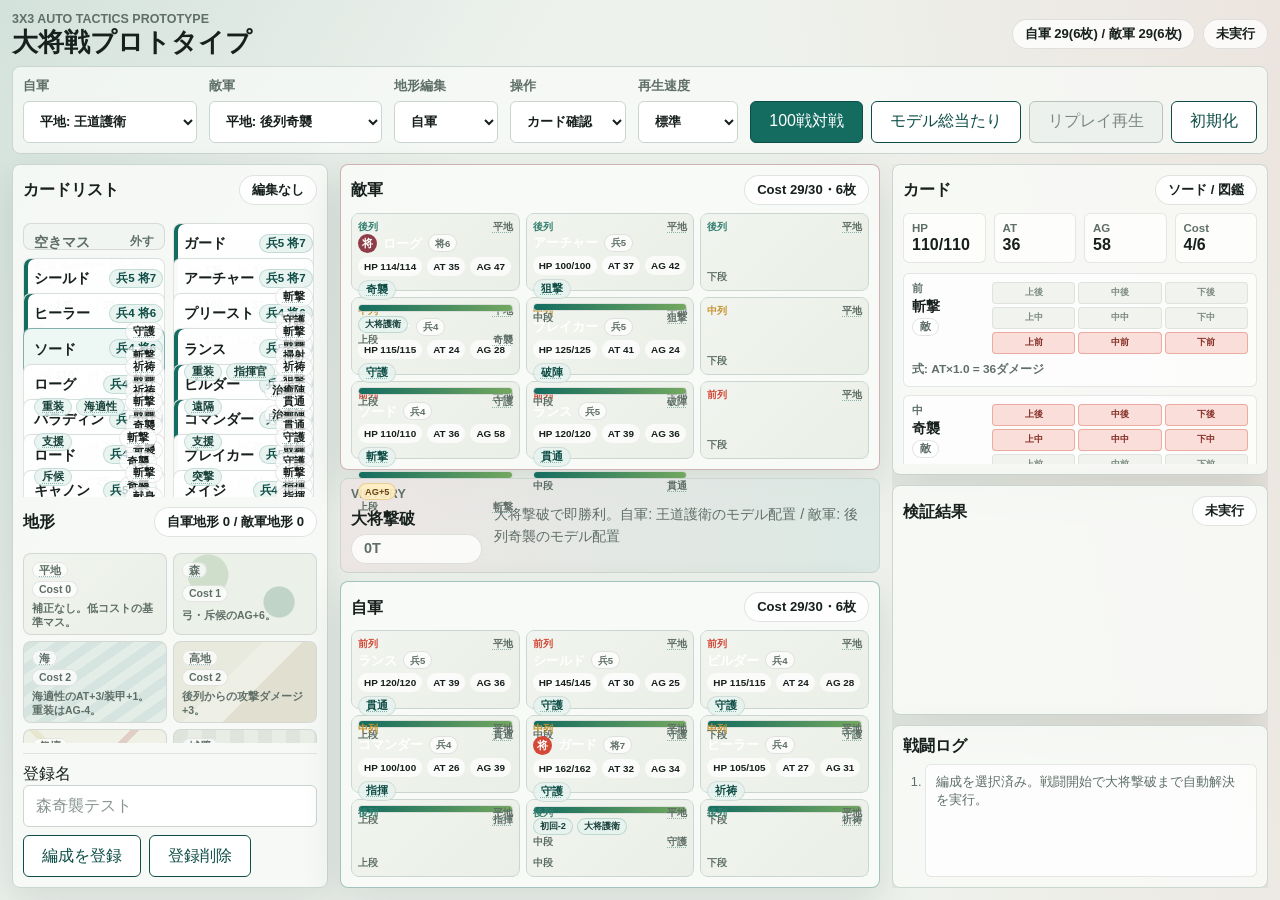
==== prototype/index.html @ 26d3c513 "Add game prototype and Pages deployment" ====
<!doctype html>
<html lang="ja">
  <head>
    <meta charset="UTF-8" />
    <meta name="viewport" content="width=device-width, initial-scale=1.0, viewport-fit=cover" />
    <meta name="theme-color" content="#146c60" />
    <meta name="apple-mobile-web-app-capable" content="yes" />
    <meta name="apple-mobile-web-app-title" content="大将戦" />
    <meta name="format-detection" content="telephone=no" />
    <title>大将戦プロトタイプ</title>
    <link rel="stylesheet" href="./styles.css" />
  </head>
  <body>
    <main class="app-shell">
      <header class="topbar">
        <div>
          <p class="eyebrow">3x3 auto tactics prototype</p>
          <h1>大将戦プロトタイプ</h1>
        </div>
        <div class="summary-strip" aria-live="polite">
          <span id="costSummary">Cost -</span>
          <span id="winnerSummary">未実行</span>
        </div>
      </header>

      <section class="control-band" aria-label="編成">
        <label>
          自軍
          <select id="playerPreset"></select>
        </label>
        <label>
          敵軍
          <select id="enemyPreset"></select>
        </label>
        <label>
          地形編集
          <select id="editSide">
            <option value="player">自軍</option>
            <option value="enemy">敵軍</option>
          </select>
        </label>
        <label>
          操作
          <select id="editMode">
            <option value="inspect">カード確認</option>
            <option value="card">カード配置</option>
            <option value="general">大将指定</option>
            <option value="terrain">地形変更</option>
          </select>
        </label>
        <label>
          再生速度
          <select id="replaySpeed">
            <option value="1">標準</option>
            <option value="0.5">ゆっくり</option>
          </select>
        </label>
        <div class="button-row">
          <button id="runBattle" type="button">100戦対戦</button>
          <button id="runRoundRobin" type="button" class="secondary">モデル総当たり</button>
          <button id="playReplay" type="button" class="secondary" disabled>リプレイ再生</button>
          <button id="resetBattle" type="button" class="secondary">初期化</button>
        </div>
      </section>

      <section class="workbench-grid" aria-label="編成と検証">
        <aside class="data-panel deck-tool" aria-labelledby="libraryTitle">
          <div class="panel-heading">
            <h2 id="libraryTitle">カードリスト</h2>
            <span id="editorMessage" class="cost-pill">編集なし</span>
          </div>
          <select id="cardPicker" class="visually-hidden" aria-label="選択カード"></select>
          <div id="cardLibrary" class="card-library"></div>
          <div class="terrain-block">
            <div class="panel-heading compact-heading">
              <h2 id="fieldTitle">地形</h2>
              <span id="terrainCost" class="cost-pill">-</span>
            </div>
            <div id="terrainPalette" class="terrain-palette"></div>
          </div>
          <div class="deck-register">
            <label>
              登録名
              <input id="deckName" type="text" maxlength="24" placeholder="森奇襲テスト" />
            </label>
            <div class="button-row">
              <button id="saveDeck" type="button" class="secondary">編成を登録</button>
              <button id="deleteDeck" type="button" class="secondary">登録削除</button>
            </div>
          </div>
        </aside>

        <section class="battle-layout">
          <section class="army-panel enemy-side" aria-labelledby="enemyTitle">
            <div class="panel-heading">
              <h2 id="enemyTitle">敵軍</h2>
              <span id="enemyCost" class="cost-pill">-</span>
            </div>
            <div id="enemyBoard" class="board enemy-board" aria-label="敵軍盤面"></div>
          </section>

          <section class="center-panel" aria-label="戦況">
            <div class="status-box">
              <p class="eyebrow">Victory</p>
              <strong>大将撃破</strong>
              <span id="turnCount" class="cost-pill">0T</span>
            </div>
            <div id="phaseSummary" class="phase-summary">編成確認中</div>
          </section>

          <section class="army-panel player-side" aria-labelledby="playerTitle">
            <div class="panel-heading">
              <h2 id="playerTitle">自軍</h2>
              <span id="playerCost" class="cost-pill">-</span>
            </div>
            <div id="playerBoard" class="board player-board" aria-label="自軍盤面"></div>
          </section>
        </section>

        <aside class="side-stack">
          <section class="data-panel card-panel" aria-labelledby="cardTitle">
            <div class="panel-heading">
              <h2 id="cardTitle">カード</h2>
              <span id="selectedCardName" class="cost-pill">選択なし</span>
            </div>
            <div id="cardDetail" class="card-detail"></div>
          </section>

          <section class="data-panel sim-panel" aria-labelledby="simTitle">
            <div class="panel-heading">
              <h2 id="simTitle">検証結果</h2>
              <span id="matchupBadge" class="cost-pill">未実行</span>
            </div>
            <div id="matchupSummary" class="matchup-summary"></div>
            <div id="roundRobinTable" class="round-robin"></div>
          </section>

          <section class="data-panel log-panel" aria-labelledby="logTitle">
            <div class="panel-heading">
              <h2 id="logTitle">戦闘ログ</h2>
            </div>
            <ol id="battleLog" class="battle-log"></ol>
          </section>
        </aside>
      </section>

      <section class="data-panel reference-panel hidden-reference" aria-labelledby="referenceTitle">
        <div class="panel-heading">
          <h2 id="referenceTitle">仕様一覧</h2>
          <span class="cost-pill">現行</span>
        </div>
        <div class="reference-grid">
          <section aria-labelledby="cardReferenceTitle">
            <h3 id="cardReferenceTitle">カード</h3>
            <div id="cardReference" class="reference-list"></div>
          </section>
          <section aria-labelledby="actionReferenceTitle">
            <h3 id="actionReferenceTitle">行動</h3>
            <div id="actionReference" class="reference-list"></div>
          </section>
          <section aria-labelledby="terrainReferenceTitle">
            <h3 id="terrainReferenceTitle">地形</h3>
            <div id="terrainReference" class="reference-list"></div>
          </section>
        </div>
      </section>
    </main>
    <script src="./app.js"></script>
  </body>
</html>
---- prototype/styles.css ----
:root {
  color-scheme: light;
  --ink: #17201d;
  --muted: #5f6f68;
  --panel: #f9fbf8;
  --line: #cad6cf;
  --field: #eef2eb;
  --front: #d34836;
  --mid: #c7922f;
  --rear: #347f70;
  --accent: #146c60;
  --accent-strong: #0d4d46;
  --enemy: #8e3d48;
  --shadow: 0 14px 40px rgba(20, 40, 34, 0.12);
  font-family: "Segoe UI", "Yu Gothic UI", "Meiryo", sans-serif;
}

* {
  box-sizing: border-box;
}

html {
  height: 100%;
}

body {
  min-width: 320px;
  margin: 0;
  color: var(--ink);
  background:
    linear-gradient(120deg, rgba(20, 108, 96, 0.12), transparent 32%),
    linear-gradient(260deg, rgba(211, 72, 54, 0.08), transparent 38%),
    #eef2ed;
  -webkit-tap-highlight-color: rgba(20, 108, 96, 0.18);
}

button,
select,
input {
  font: inherit;
  touch-action: manipulation;
}

button {
  min-height: 42px;
  border: 1px solid var(--accent-strong);
  border-radius: 6px;
  padding: 0 18px;
  color: #fff;
  background: var(--accent);
  cursor: pointer;
}

button:hover {
  background: var(--accent-strong);
}

button.secondary {
  color: var(--accent-strong);
  background: #fff;
}

button:disabled {
  border-color: #b8c3bd;
  color: #7a8881;
  background: #edf1ee;
  cursor: not-allowed;
}

select,
input {
  width: 100%;
  min-height: 42px;
  border: 1px solid var(--line);
  border-radius: 6px;
  padding: 0 12px;
  color: var(--ink);
  background: #fff;
}

input::placeholder {
  color: #89968f;
}

.app-shell {
  width: min(1480px, 100%);
  margin: 0 auto;
  padding: 24px;
}

.topbar {
  display: flex;
  align-items: end;
  justify-content: space-between;
  gap: 20px;
  margin-bottom: 18px;
}

.eyebrow {
  margin: 0 0 4px;
  color: var(--muted);
  font-size: 0.78rem;
  font-weight: 700;
  letter-spacing: 0;
  text-transform: uppercase;
}

h1,
h2,
p {
  margin: 0;
}

h1 {
  font-size: clamp(2rem, 5vw, 4.4rem);
  line-height: 0.95;
  letter-spacing: 0;
}

h2 {
  font-size: 1rem;
  line-height: 1.2;
}

.summary-strip {
  display: flex;
  flex-wrap: wrap;
  justify-content: end;
  gap: 8px;
}

.summary-strip span,
.cost-pill {
  display: inline-flex;
  align-items: center;
  min-height: 30px;
  border: 1px solid rgba(23, 32, 29, 0.12);
  border-radius: 999px;
  padding: 0 12px;
  color: var(--ink);
  background: rgba(255, 255, 255, 0.78);
  font-size: 0.82rem;
  font-weight: 700;
}

.control-band {
  display: grid;
  grid-template-columns: minmax(160px, 1fr) minmax(160px, 1fr) minmax(120px, 0.6fr) minmax(120px, 0.6fr) minmax(120px, 0.55fr) auto;
  gap: 12px;
  align-items: end;
  border-block: 1px solid var(--line);
  padding: 14px 0;
}

.control-band label,
.editor-band label {
  display: grid;
  gap: 6px;
  color: var(--muted);
  font-size: 0.82rem;
  font-weight: 700;
}

.editor-band {
  display: grid;
  grid-template-columns: minmax(180px, 0.8fr) minmax(190px, 0.9fr) auto minmax(220px, 1fr);
  gap: 12px;
  align-items: end;
  border-bottom: 1px solid var(--line);
  padding: 12px 0 14px;
}

.editor-message {
  align-self: center;
  color: var(--muted);
  font-size: 0.8rem;
  font-weight: 800;
  line-height: 1.4;
}

#editorMessage {
  max-width: 100%;
  white-space: normal;
}

.button-row {
  display: flex;
  flex-wrap: wrap;
  gap: 8px;
}

.battle-layout {
  display: grid;
  grid-template-columns: minmax(0, 1fr);
  gap: 10px;
  width: min(1040px, 100%);
  align-items: stretch;
  margin-inline: auto;
  margin-top: 18px;
}

.army-panel,
.data-panel,
.center-panel {
  border: 1px solid var(--line);
  border-radius: 8px;
  background: rgba(249, 251, 248, 0.88);
  box-shadow: var(--shadow);
}

.army-panel,
.data-panel {
  padding: 14px;
}

.enemy-side {
  border-color: rgba(142, 61, 72, 0.38);
}

.player-side {
  border-color: rgba(20, 108, 96, 0.38);
}

.center-panel {
  display: grid;
  grid-template-columns: minmax(210px, 0.8fr) minmax(0, 1fr);
  gap: 12px;
  align-items: center;
  min-height: 96px;
  padding: 14px;
  box-shadow: none;
  background:
    linear-gradient(90deg, rgba(142, 61, 72, 0.1), rgba(20, 108, 96, 0.12)),
    rgba(249, 251, 248, 0.9);
}

.panel-heading {
  display: flex;
  align-items: center;
  justify-content: space-between;
  gap: 10px;
  margin-bottom: 12px;
}

.board {
  position: relative;
  display: grid;
  grid-template-columns: repeat(3, minmax(118px, 1fr));
  grid-template-rows: repeat(3, minmax(96px, 1fr));
  gap: 8px;
}

.slot {
  position: relative;
  display: grid;
  grid-template-rows: auto 1fr auto;
  min-height: 96px;
  border: 1px solid var(--line);
  border-radius: 8px;
  padding: 8px;
  overflow: visible;
  background: var(--field);
  cursor: pointer;
}

.slot:hover {
  outline: 2px solid rgba(20, 108, 96, 0.28);
}

.slot::before {
  content: "";
  position: absolute;
  inset: 0;
  opacity: 0.28;
  pointer-events: none;
}

.slot::after {
  content: "";
  position: absolute;
  inset: 5px;
  z-index: 2;
  border: 2px solid transparent;
  border-radius: 6px;
  opacity: 0;
  pointer-events: none;
}

.terrain-plain::before {
  background: linear-gradient(135deg, #fbfcf9, #dde5dc);
}

.terrain-forest::before {
  background:
    radial-gradient(circle at 24% 26%, #6d9d5f 0 16%, transparent 17%),
    radial-gradient(circle at 74% 60%, #2f755a 0 13%, transparent 14%),
    #dfeadd;
}

.terrain-sea::before {
  background:
    repeating-linear-gradient(145deg, #88b9bd 0 9px, #c2dedb 9px 18px);
}

.terrain-highland::before {
  background:
    linear-gradient(135deg, #d8cfb4 0 40%, #ece5d3 40% 58%, #b8a679 58%);
}

.terrain-shrine::before {
  background:
    linear-gradient(45deg, transparent 0 38%, #d5bf72 38% 42%, transparent 42%),
    linear-gradient(-45deg, transparent 0 48%, #b85f52 48% 52%, transparent 52%),
    #f0e8d3;
}

.terrain-rampart::before {
  background:
    repeating-linear-gradient(90deg, #aeb8ac 0 14px, #d6ddd3 14px 28px);
}

.slot > * {
  position: relative;
  z-index: 1;
}

.slot.is-selected {
  z-index: 12;
  border-color: var(--accent);
  box-shadow:
    0 0 0 3px rgba(255, 255, 255, 0.82),
    0 0 0 5px rgba(20, 108, 96, 0.35);
}

.slot-meta {
  display: flex;
  justify-content: space-between;
  gap: 6px;
  color: var(--muted);
  font-size: 0.68rem;
  font-weight: 800;
}

.unit {
  align-self: center;
  display: grid;
  gap: 5px;
  transform-origin: center;
}

.card-popover {
  position: absolute;
  left: 50%;
  bottom: calc(100% + 10px);
  z-index: 20;
  display: grid;
  gap: 9px;
  width: min(360px, 86vw);
  max-height: min(620px, 76vh);
  overflow: auto;
  transform: translateX(-50%);
  border: 1px solid rgba(23, 32, 29, 0.18);
  border-radius: 8px;
  padding: 12px;
  color: var(--ink);
  background: rgba(255, 255, 255, 0.97);
  box-shadow: 0 18px 48px rgba(20, 40, 34, 0.22);
  text-align: left;
}

.enemy-board .card-popover {
  top: calc(100% + 10px);
  bottom: auto;
}

.popover-head {
  display: grid;
  gap: 2px;
}

.popover-head strong {
  font-size: 1rem;
}

.popover-head span,
.popover-note span,
.visual-action p {
  color: var(--muted);
  font-size: 0.74rem;
  line-height: 1.35;
}

.popover-actions {
  display: grid;
  gap: 7px;
}

.popover-note {
  display: grid;
  grid-template-columns: 42px 1fr;
  gap: 8px;
  border-top: 1px solid rgba(23, 32, 29, 0.08);
  padding-top: 8px;
}

.popover-note b {
  font-size: 0.76rem;
}

.unit-name {
  display: flex;
  align-items: center;
  gap: 6px;
  flex-wrap: wrap;
  font-weight: 800;
  line-height: 1.15;
}

.general-mark {
  display: inline-flex;
  align-items: center;
  justify-content: center;
  width: 22px;
  height: 22px;
  flex: 0 0 auto;
  border-radius: 50%;
  color: #fff;
  background: var(--front);
  font-size: 0.76rem;
}

.enemy-board .general-mark {
  background: var(--enemy);
}

.unit-cost {
  display: inline-flex;
  align-items: center;
  min-height: 20px;
  border: 1px solid rgba(23, 32, 29, 0.12);
  border-radius: 999px;
  padding: 0 6px;
  color: var(--muted);
  background: rgba(255, 255, 255, 0.74);
  font-size: 0.66rem;
  font-weight: 900;
}

.stat-line,
.action-line {
  display: flex;
  flex-wrap: wrap;
  gap: 5px;
}

.chip {
  display: inline-flex;
  align-items: center;
  min-height: 23px;
  border-radius: 999px;
  padding: 0 8px;
  color: #17201d;
  background: rgba(255, 255, 255, 0.75);
  font-size: 0.72rem;
  font-weight: 800;
}

.hpbar {
  height: 8px;
  border: 1px solid rgba(23, 32, 29, 0.12);
  border-radius: 999px;
  overflow: hidden;
  background: rgba(255, 255, 255, 0.56);
}

.hpbar span {
  display: block;
  height: 100%;
  background: linear-gradient(90deg, var(--accent), #73a85f);
}

.ko .unit {
  opacity: 0.45;
}

.is-acting .unit {
  animation: acting-pulse 360ms ease;
}

.is-acting,
.is-attack-source {
  border-color: var(--effect-color);
  border-width: 2px;
  outline: 3px solid color-mix(in srgb, var(--effect-color) 46%, transparent);
  box-shadow:
    0 0 0 4px rgba(255, 255, 255, 0.72),
    0 0 24px color-mix(in srgb, var(--effect-color) 44%, transparent);
}

.is-acting::after,
.is-attack-source::after {
  border-color: var(--effect-color);
  background:
    linear-gradient(180deg, color-mix(in srgb, var(--effect-color) 30%, transparent), transparent 42%),
    color-mix(in srgb, var(--effect-color) 10%, transparent);
  opacity: 1;
  animation: source-frame-hold 2s ease both;
}

.is-target .unit {
  animation: damage-shake 360ms ease;
}

.is-healed .unit {
  animation: heal-glow 440ms ease;
}

.is-buffed .unit {
  animation: buff-glow 520ms ease;
}

.is-moving .unit {
  animation: move-pop 420ms ease;
}

.is-ko {
  outline: 2px solid rgba(211, 72, 54, 0.62);
}

.is-ko .unit {
  animation: ko-drop 520ms ease both;
}

.is-attack-source .unit {
  animation: attack-source-hold 2s ease both;
}

.is-range-cell::after {
  border-color: var(--effect-color);
  background: color-mix(in srgb, var(--effect-color) 18%, transparent);
  animation: range-show 0.8s ease 0.2s both;
}

.is-attack-target {
  animation: target-flash 0.36s ease 1.1s both;
}

.is-attack-target .unit {
  animation: damage-shake 0.36s ease 1.1s both;
}

.effect-float {
  position: absolute;
  left: 50%;
  top: 46%;
  z-index: 5;
  min-width: 44px;
  transform: translate(-50%, -50%);
  border: 2px solid var(--effect-color);
  border-radius: 999px;
  padding: 3px 9px;
  color: #fff;
  background: var(--effect-color);
  font-size: 1.04rem;
  font-weight: 900;
  line-height: 1;
  opacity: 0;
  text-align: center;
  text-shadow: 0 1px 0 rgba(0, 0, 0, 0.2);
  animation: damage-float 0.8s ease 1.2s both;
}

.heal-float {
  --effect-color: #2f8f57;
  animation: heal-float 0.8s ease 0.1s both;
}

.buff-float {
  --effect-color: #b98524;
  animation: heal-float 0.8s ease 0.1s both;
}

.effect-float span {
  display: block;
  white-space: nowrap;
}

.status-line {
  display: flex;
  flex-wrap: wrap;
  gap: 4px;
}

.status-chip {
  display: inline-flex;
  align-items: center;
  min-height: 19px;
  border: 1px solid rgba(52, 127, 112, 0.24);
  border-radius: 999px;
  padding: 0 6px;
  color: #174039;
  background: rgba(230, 243, 239, 0.82);
  font-size: 0.66rem;
  font-weight: 900;
}

.buff-chip {
  border-color: rgba(185, 133, 36, 0.3);
  color: #6c4614;
  background: rgba(255, 239, 194, 0.9);
}

.debuff-chip {
  border-color: rgba(142, 61, 72, 0.28);
  color: #7c2f3d;
  background: rgba(249, 224, 228, 0.9);
}

.guard-chip {
  border-color: rgba(52, 127, 112, 0.24);
  color: #174039;
  background: rgba(230, 243, 239, 0.82);
}

.front-label {
  color: var(--front);
}

.mid-label {
  color: var(--mid);
}

.rear-label {
  color: var(--rear);
}

.status-box {
  display: grid;
  gap: 8px;
}

.status-box strong {
  font-size: 1.18rem;
}

.status-box span,
.phase-summary {
  color: var(--muted);
  font-size: 0.9rem;
  line-height: 1.5;
}

.phase-summary {
  border-top: 1px solid var(--line);
  padding-top: 12px;
}

.lower-grid {
  display: grid;
  grid-template-columns: minmax(260px, 0.85fr) minmax(250px, 0.8fr) minmax(330px, 1.05fr) minmax(360px, 1.2fr);
  gap: 16px;
  margin-top: 16px;
}

.card-detail {
  display: grid;
  gap: 10px;
  min-height: 180px;
}

.detail-grid {
  display: grid;
  grid-template-columns: repeat(4, minmax(0, 1fr));
  gap: 8px;
}

.detail-cell {
  border: 1px solid rgba(23, 32, 29, 0.1);
  border-radius: 6px;
  padding: 8px;
  background: rgba(255, 255, 255, 0.68);
}

.detail-cell span {
  display: block;
  color: var(--muted);
  font-size: 0.72rem;
  font-weight: 800;
}

.detail-cell strong {
  display: block;
  margin-top: 2px;
  font-size: 1rem;
}

.detail-actions {
  display: flex;
  gap: 8px;
}

.detail-actions button {
  min-height: 34px;
  padding-inline: 12px;
  font-size: 0.8rem;
  font-weight: 800;
}

.action-list,
.terrain-palette,
.battle-log {
  display: grid;
  gap: 8px;
}

.action-item,
.terrain-item,
.battle-log li {
  border: 1px solid rgba(23, 32, 29, 0.1);
  border-radius: 6px;
  padding: 8px 10px;
  background: rgba(255, 255, 255, 0.66);
}

.action-item {
  display: grid;
  grid-template-columns: 42px 1fr;
  gap: 8px;
}

.action-item div {
  display: grid;
  gap: 3px;
}

.action-item b {
  font-size: 0.88rem;
}

.visual-action {
  display: grid;
  grid-template-columns: 72px 1fr;
  gap: 8px;
  align-items: start;
  border: 1px solid rgba(23, 32, 29, 0.1);
  border-radius: 6px;
  padding: 8px;
  background: rgba(255, 255, 255, 0.66);
}

.card-popover .visual-action {
  grid-template-columns: 76px 1fr;
  padding: 7px;
}

.visual-action-head {
  display: grid;
  gap: 2px;
}

.visual-action-head span {
  color: var(--muted);
  font-size: 0.68rem;
  font-weight: 900;
}

.visual-action-head strong {
  font-size: 0.86rem;
}

.visual-action-head em {
  width: fit-content;
  border: 1px solid rgba(23, 32, 29, 0.12);
  border-radius: 999px;
  padding: 1px 7px;
  color: var(--muted);
  font-size: 0.66rem;
  font-style: normal;
  font-weight: 900;
  background: rgba(255, 255, 255, 0.78);
}

.target-board {
  display: grid;
  grid-template-columns: repeat(3, 1fr);
  gap: 3px;
  min-width: 0;
}

.target-board span {
  display: grid;
  place-items: center;
  min-height: 22px;
  border: 1px solid rgba(23, 32, 29, 0.08);
  border-radius: 4px;
  color: #7b8982;
  background: rgba(238, 242, 235, 0.82);
  font-size: 0.58rem;
  font-weight: 900;
  line-height: 1;
}

.target-board .mark.enemy {
  border-color: rgba(211, 72, 54, 0.34);
  color: #842d24;
  background: rgba(249, 221, 216, 0.96);
}

.target-board .mark.ally {
  border-color: rgba(20, 108, 96, 0.34);
  color: #174039;
  background: rgba(220, 239, 233, 0.96);
}

.target-board .mark.neutral {
  border-color: rgba(95, 111, 104, 0.24);
  color: var(--muted);
  background: rgba(235, 239, 236, 0.96);
}

.visual-action p {
  grid-column: 1 / -1;
  margin: 0;
  font-weight: 800;
}

.formula-line {
  color: var(--ink) !important;
  font-weight: 800;
}

.terrain-item {
  display: grid;
  gap: 3px;
}

.terrain-item strong,
.action-item strong {
  font-size: 0.86rem;
}

.terrain-item span,
.action-item span,
.battle-log li {
  color: var(--muted);
  font-size: 0.8rem;
  line-height: 1.4;
}

.battle-log {
  max-height: 318px;
  margin: 0;
  padding-left: 22px;
  overflow: auto;
}

.battle-log li.turn-break {
  color: var(--ink);
  background: #eef5f2;
  font-weight: 800;
}

.battle-log li.log-active {
  border-color: rgba(20, 108, 96, 0.48);
  color: var(--ink);
  background: #e7f2ee;
}

.log-panel {
  min-height: 390px;
}

.sim-panel {
  min-height: 390px;
}

.matchup-summary {
  display: grid;
  gap: 10px;
  margin-bottom: 12px;
}

.result-grid {
  display: grid;
  grid-template-columns: repeat(4, minmax(0, 1fr));
  gap: 8px;
}

.result-cell {
  border: 1px solid rgba(23, 32, 29, 0.1);
  border-radius: 6px;
  padding: 9px;
  background: rgba(255, 255, 255, 0.68);
}

.result-cell span {
  display: block;
  color: var(--muted);
  font-size: 0.7rem;
  font-weight: 800;
}

.result-cell strong {
  display: block;
  margin-top: 3px;
  font-size: 1.05rem;
}

.round-robin {
  max-height: 318px;
  overflow: auto;
}

.round-robin table {
  width: 100%;
  border-collapse: collapse;
  font-size: 0.78rem;
}

.round-robin th,
.round-robin td {
  border: 1px solid rgba(23, 32, 29, 0.12);
  padding: 7px;
  text-align: center;
  vertical-align: middle;
  background: rgba(255, 255, 255, 0.58);
}

.round-robin th {
  position: sticky;
  top: 0;
  z-index: 1;
  color: var(--muted);
  background: #f2f6f2;
}

.round-robin th:first-child {
  left: 0;
  z-index: 2;
}

.round-robin tbody th {
  left: 0;
  text-align: left;
}

.match-cell {
  display: grid;
  gap: 2px;
}

.match-cell strong {
  font-size: 0.9rem;
}

.match-cell span {
  color: var(--muted);
  font-size: 0.68rem;
}

.cell-win {
  background: rgba(20, 108, 96, 0.13) !important;
}

.cell-loss {
  background: rgba(142, 61, 72, 0.12) !important;
}

.cell-even {
  background: rgba(199, 146, 47, 0.13) !important;
}

.reference-panel {
  width: min(1040px, 100%);
  margin: 16px auto 0;
}

.reference-grid {
  display: grid;
  grid-template-columns: minmax(330px, 1.2fr) minmax(280px, 1fr) minmax(260px, 0.85fr);
  gap: 14px;
}

.reference-grid h3 {
  margin: 0 0 8px;
  color: var(--muted);
  font-size: 0.86rem;
}

.reference-list {
  display: grid;
  gap: 8px;
  max-height: 520px;
  overflow: auto;
}

.reference-item {
  display: grid;
  gap: 6px;
  border: 1px solid rgba(23, 32, 29, 0.1);
  border-radius: 6px;
  padding: 9px 10px;
  background: rgba(255, 255, 255, 0.66);
}

.reference-title {
  display: grid;
  gap: 2px;
}

.reference-title strong {
  font-size: 0.9rem;
}

.reference-title span,
.reference-item p {
  margin: 0;
  color: var(--muted);
  font-size: 0.78rem;
  line-height: 1.42;
}

.reference-item b {
  margin-right: 0.45em;
  color: var(--ink);
}

.tag-line {
  display: flex;
  flex-wrap: wrap;
  gap: 4px;
}

.tag-line span {
  border: 1px solid rgba(20, 108, 96, 0.18);
  border-radius: 999px;
  padding: 1px 7px;
  color: #174039;
  background: rgba(230, 243, 239, 0.82);
  font-size: 0.68rem;
  font-weight: 800;
}

html,
body {
  height: 100%;
}

body {
  overflow: hidden;
}

.app-shell {
  display: flex;
  flex-direction: column;
  gap: 10px;
  width: min(1800px, 100%);
  height: 100vh;
  padding: 12px;
  overflow: hidden;
}

.topbar {
  align-items: center;
  margin-bottom: 0;
}

h1 {
  font-size: clamp(1.35rem, 2vw, 2.25rem);
  line-height: 1;
}

.control-band {
  flex: 0 0 auto;
  grid-template-columns: minmax(142px, 1fr) minmax(142px, 1fr) minmax(104px, 0.52fr) minmax(116px, 0.58fr) minmax(100px, 0.5fr) auto;
  border: 1px solid var(--line);
  border-radius: 8px;
  padding: 10px;
  background: rgba(249, 251, 248, 0.74);
}

.workbench-grid {
  display: grid;
  grid-template-columns: minmax(270px, 330px) minmax(540px, 1fr) minmax(330px, 400px);
  gap: 12px;
  min-height: 0;
  flex: 1 1 auto;
}

.deck-tool,
.side-stack,
.battle-layout {
  min-height: 0;
}

.deck-tool {
  display: grid;
  grid-template-rows: auto minmax(0, 1fr) auto auto;
  gap: 10px;
  overflow: hidden;
}

.card-library {
  display: grid;
  grid-template-columns: repeat(auto-fill, minmax(132px, 1fr));
  align-content: start;
  gap: 8px;
  min-height: 0;
  overflow: auto;
  padding-right: 3px;
}

.library-card {
  display: grid;
  grid-template-rows: auto auto 1fr auto;
  gap: 8px;
  min-height: 0;
  aspect-ratio: 1 / 1.18;
  border-color: rgba(23, 32, 29, 0.12);
  border-radius: 8px;
  padding: 10px;
  color: var(--ink);
  background:
    linear-gradient(180deg, rgba(255, 255, 255, 0.9), rgba(242, 247, 244, 0.86)),
    rgba(255, 255, 255, 0.78);
  text-align: left;
}

.library-card:hover,
.library-card.selected {
  border-color: rgba(20, 108, 96, 0.5);
  background: #edf7f3;
}

.library-card.in-deck {
  box-shadow: inset 4px 0 0 var(--accent);
}

.library-empty {
  aspect-ratio: auto;
  color: var(--muted);
  background: rgba(241, 244, 241, 0.82);
}

.library-card-head,
.library-stats,
.library-actions,
.library-stat-grid,
.library-action-grid {
  display: flex;
  flex-wrap: wrap;
  align-items: center;
  justify-content: space-between;
  gap: 5px;
}

.library-card-head strong {
  min-width: 0;
  font-size: 0.9rem;
  line-height: 1.15;
}

.library-card-head span,
.library-card p {
  margin: 0;
  color: var(--muted);
  font-size: 0.72rem;
  font-weight: 800;
}

.library-cost {
  border: 1px solid rgba(20, 108, 96, 0.18);
  border-radius: 999px;
  padding: 1px 6px;
  color: var(--accent-strong) !important;
  background: rgba(230, 243, 239, 0.88);
  white-space: nowrap;
}

.library-stat-grid {
  display: grid;
  grid-template-columns: repeat(3, 1fr);
  gap: 4px;
}

.library-action-grid {
  display: grid;
  grid-template-columns: 1fr;
  gap: 4px;
}

.library-action-grid > span {
  display: flex;
  align-items: center;
  justify-content: space-between;
  gap: 5px;
  min-width: 0;
}

.library-stat-grid b,
.library-action-grid b {
  margin-right: 3px;
  color: var(--muted);
  font-size: 0.6rem;
}

.library-stats span,
.library-actions .term,
.library-stat-grid span,
.library-action-grid .term,
.unit-action-line .term {
  border: 1px solid rgba(23, 32, 29, 0.1);
  border-radius: 999px;
  padding: 2px 7px;
  background: rgba(255, 255, 255, 0.72);
  font-size: 0.68rem;
  font-weight: 900;
}

.library-action-grid .term {
  max-width: 88px;
  overflow: hidden;
  text-overflow: ellipsis;
  white-space: nowrap;
}

.library-stat-grid span {
  justify-content: center;
  padding-inline: 4px;
}

.library-card .tag-line {
  max-height: 22px;
  overflow: hidden;
}

.unit-action-line {
  display: flex;
  flex-wrap: wrap;
  gap: 4px;
}

.unit-action-line .term {
  color: var(--accent-strong);
  background: rgba(230, 243, 239, 0.86);
}

.terrain-block {
  display: grid;
  gap: 8px;
  min-height: 0;
}

.compact-heading {
  margin-bottom: 0;
}

.deck-register {
  display: grid;
  gap: 8px;
  border-top: 1px solid rgba(23, 32, 29, 0.1);
  padding-top: 10px;
}

.visually-hidden {
  position: absolute !important;
  width: 1px !important;
  height: 1px !important;
  overflow: hidden !important;
  clip: rect(0 0 0 0) !important;
  white-space: nowrap !important;
}

.battle-layout {
  width: 100%;
  height: 100%;
  margin: 0;
  grid-template-rows: minmax(0, 1fr) auto minmax(0, 1fr);
  gap: 8px;
}

.army-panel {
  display: grid;
  grid-template-rows: auto minmax(0, 1fr);
  min-height: 0;
}

.army-panel,
.data-panel {
  padding: 10px;
}

.panel-heading {
  margin-bottom: 8px;
}

.board {
  grid-template-columns: repeat(3, minmax(92px, 1fr));
  grid-template-rows: repeat(3, minmax(70px, 1fr));
  gap: 6px;
  min-height: 0;
  height: 100%;
}

.slot {
  min-height: 0;
  padding: 6px;
}

.slot.is-drop-target {
  outline: 3px solid rgba(20, 108, 96, 0.46);
  background: #e4f2ed;
}

.slot-meta {
  font-size: 0.62rem;
}

.unit {
  gap: 4px;
}

.unit-name {
  font-size: 0.82rem;
}

.general-mark {
  width: 19px;
  height: 19px;
  font-size: 0.68rem;
}

.unit-cost {
  min-height: 18px;
  font-size: 0.6rem;
}

.chip {
  min-height: 19px;
  padding: 0 6px;
  font-size: 0.62rem;
}

.status-chip {
  min-height: 17px;
  font-size: 0.58rem;
}

.center-panel {
  grid-template-columns: minmax(118px, 0.35fr) minmax(0, 1fr);
  min-height: 0;
  padding: 8px 10px;
}

.status-box {
  gap: 4px;
}

.status-box strong {
  font-size: 1rem;
}

.phase-summary {
  border-top: 0;
  padding-top: 0;
}

.side-stack {
  display: grid;
  grid-template-rows: minmax(260px, 1.15fr) minmax(180px, 0.85fr) minmax(150px, 0.6fr);
  gap: 10px;
  min-height: 0;
  overflow: hidden;
}

.side-stack .data-panel {
  display: grid;
  grid-template-rows: auto minmax(0, 1fr);
  min-height: 0;
  overflow: hidden;
}

.card-detail,
.matchup-summary,
.round-robin,
.battle-log,
.terrain-palette {
  min-height: 0;
  overflow: auto;
}

.terrain-palette {
  display: grid;
  grid-template-columns: repeat(auto-fill, minmax(116px, 1fr));
  gap: 6px;
  max-height: 190px;
}

.terrain-card {
  position: relative;
  display: grid;
  gap: 4px;
  min-height: 82px;
  border: 1px solid rgba(23, 32, 29, 0.12);
  border-radius: 8px;
  padding: 8px;
  overflow: hidden;
  color: var(--ink);
  background: var(--field);
  text-align: left;
}

.terrain-card::before {
  content: "";
  position: absolute;
  inset: 0;
  z-index: 0;
  opacity: 0.24;
}

.terrain-card > * {
  position: relative;
  z-index: 1;
}

.terrain-card strong {
  font-size: 0.8rem;
}

.terrain-card span,
.terrain-card p {
  margin: 0;
  color: var(--muted);
  font-size: 0.66rem;
  font-weight: 800;
  line-height: 1.25;
}

.terrain-card span {
  width: fit-content;
  border: 1px solid rgba(23, 32, 29, 0.1);
  border-radius: 999px;
  padding: 1px 6px;
  background: rgba(255, 255, 255, 0.74);
}

.terrain-card:hover {
  border-color: rgba(20, 108, 96, 0.5);
  color: var(--ink);
  background: #edf7f3;
}

.battle-log {
  max-height: none;
}

.log-panel,
.sim-panel {
  min-height: 0;
}

.hidden-reference {
  display: none;
}

.term {
  position: relative;
  cursor: help;
  text-decoration: underline dotted rgba(20, 108, 96, 0.45);
  text-underline-offset: 2px;
}

.term:hover::after,
.term:focus-visible::after {
  content: attr(data-tooltip);
  position: absolute;
  left: 50%;
  bottom: calc(100% + 7px);
  z-index: 60;
  width: max-content;
  max-width: 260px;
  transform: translateX(-50%);
  border: 1px solid rgba(23, 32, 29, 0.16);
  border-radius: 6px;
  padding: 7px 8px;
  color: var(--ink);
  background: rgba(255, 255, 255, 0.98);
  box-shadow: 0 10px 28px rgba(20, 40, 34, 0.18);
  font-size: 0.72rem;
  font-weight: 800;
  line-height: 1.35;
  white-space: normal;
  pointer-events: none;
}

@keyframes acting-pulse {
  0% {
    transform: scale(1);
    filter: brightness(1);
  }
  50% {
    transform: scale(1.055);
    filter: brightness(1.12);
  }
  100% {
    transform: scale(1);
    filter: brightness(1);
  }
}

@keyframes attack-source-hold {
  0%,
  100% {
    transform: scale(1);
    filter: brightness(1);
  }
  12%,
  84% {
    transform: scale(1.055);
    filter: brightness(1.14);
  }
}

@keyframes source-frame-hold {
  0%,
  100% {
    opacity: 0;
    transform: scale(0.99);
  }
  10%,
  86% {
    opacity: 1;
    transform: scale(1);
  }
}

@keyframes range-show {
  0% {
    opacity: 0;
    transform: scale(0.96);
  }
  18%,
  84% {
    opacity: 1;
    transform: scale(1);
  }
  100% {
    opacity: 0;
    transform: scale(1.02);
  }
}

@keyframes target-flash {
  0%,
  100% {
    background-color: var(--field);
  }
  45% {
    background-color: color-mix(in srgb, var(--effect-color) 35%, white);
  }
}

@keyframes damage-shake {
  0%,
  100% {
    transform: translateX(0);
  }
  25% {
    transform: translateX(-5px);
  }
  50% {
    transform: translateX(5px);
  }
  75% {
    transform: translateX(-3px);
  }
}

@keyframes heal-glow {
  0% {
    box-shadow: inset 0 0 0 rgba(115, 168, 95, 0);
  }
  50% {
    box-shadow: inset 0 0 0 999px rgba(115, 168, 95, 0.18);
  }
  100% {
    box-shadow: inset 0 0 0 rgba(115, 168, 95, 0);
  }
}

@keyframes buff-glow {
  0% {
    box-shadow: inset 0 0 0 rgba(185, 133, 36, 0);
  }
  50% {
    box-shadow: inset 0 0 0 999px rgba(185, 133, 36, 0.2);
  }
  100% {
    box-shadow: inset 0 0 0 rgba(185, 133, 36, 0);
  }
}

@keyframes move-pop {
  0% {
    transform: translateY(10px) scale(0.98);
  }
  60% {
    transform: translateY(-4px) scale(1.03);
  }
  100% {
    transform: translateY(0) scale(1);
  }
}

@keyframes ko-drop {
  0% {
    transform: scale(1);
  }
  100% {
    transform: scale(0.96);
    opacity: 0.45;
  }
}

@keyframes damage-float {
  0% {
    opacity: 0;
    transform: translate(-50%, -30%) scale(0.9);
  }
  18%,
  76% {
    opacity: 1;
    transform: translate(-50%, -55%) scale(1);
  }
  100% {
    opacity: 0;
    transform: translate(-50%, -85%) scale(1.04);
  }
}

@keyframes heal-float {
  0% {
    opacity: 0;
    transform: translate(-50%, -28%) scale(0.9);
  }
  18%,
  78% {
    opacity: 1;
    transform: translate(-50%, -54%) scale(1);
  }
  100% {
    opacity: 0;
    transform: translate(-50%, -82%) scale(1.04);
  }
}

@media (max-width: 1120px) {
  body {
    overflow: auto;
  }

  .app-shell {
    height: auto;
    min-height: 100vh;
    overflow: visible;
  }

  .lower-grid,
  .control-band,
  .editor-band,
  .workbench-grid,
  .reference-grid {
    grid-template-columns: 1fr;
  }

  .workbench-grid,
  .side-stack,
  .battle-layout {
    height: auto;
    overflow: visible;
  }

  .side-stack {
    grid-template-rows: auto;
  }

  .deck-tool {
    max-height: none;
  }

  .card-library {
    max-height: 360px;
  }

  .center-panel {
    grid-template-columns: 1fr;
  }

  .center-panel {
    min-height: 150px;
  }

  .button-row {
    justify-content: start;
  }
}

@media (max-width: 620px) {
  .app-shell {
    padding: 14px;
  }

  .topbar {
    align-items: start;
    flex-direction: column;
  }

  .summary-strip {
    justify-content: start;
  }

  .board {
    grid-template-columns: repeat(3, minmax(84px, 1fr));
    grid-template-rows: repeat(3, minmax(104px, 1fr));
    gap: 6px;
  }

  .slot {
    min-height: 112px;
    padding: 7px;
  }

  .detail-grid {
    grid-template-columns: repeat(2, minmax(0, 1fr));
  }

  .result-grid {
    grid-template-columns: repeat(2, minmax(0, 1fr));
  }

  .button-row {
    flex-wrap: wrap;
  }

  .visual-action {
    grid-template-columns: 1fr;
  }

  .card-popover {
    width: min(320px, 90vw);
  }
}

@media (prefers-reduced-motion: reduce) {
  .is-acting .unit,
  .is-acting::after,
  .is-attack-source .unit,
  .is-attack-source::after,
  .is-attack-target,
  .is-attack-target .unit,
  .is-range-cell::after,
  .effect-float,
  .is-target .unit,
  .is-healed .unit,
  .is-moving .unit,
  .is-ko .unit {
    animation: none;
  }

  .is-range-cell::after,
  .effect-float {
    opacity: 1;
  }
}
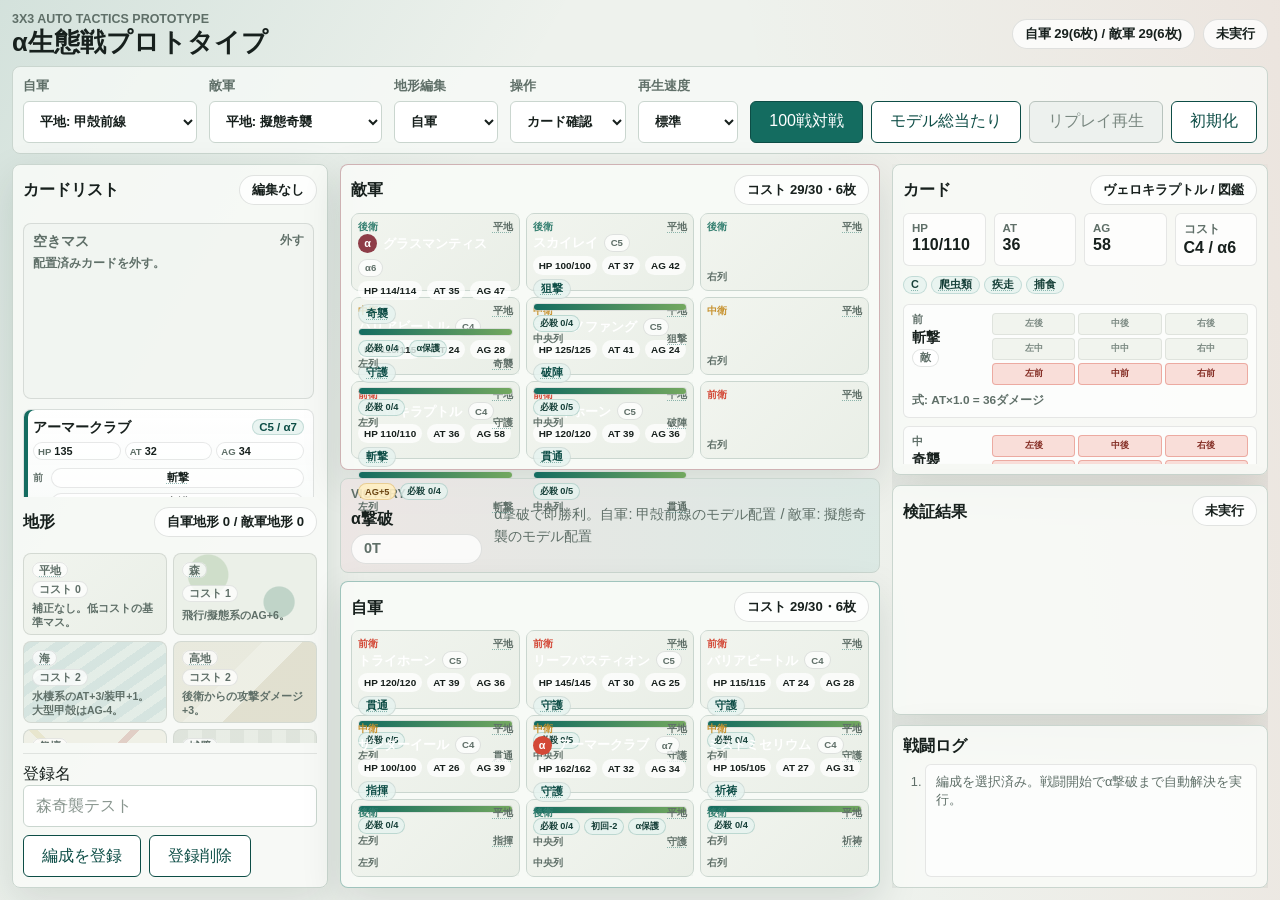
==== commit f7772f51: "Retheme prototype for ecosystem cards" ====
--- a/prototype/index.html
+++ b/prototype/index.html
@@ -5,9 +5,9 @@
     <meta name="viewport" content="width=device-width, initial-scale=1.0, viewport-fit=cover" />
     <meta name="theme-color" content="#146c60" />
     <meta name="apple-mobile-web-app-capable" content="yes" />
-    <meta name="apple-mobile-web-app-title" content="大将戦" />
+    <meta name="apple-mobile-web-app-title" content="α生態戦" />
     <meta name="format-detection" content="telephone=no" />
-    <title>大将戦プロトタイプ</title>
+    <title>α生態戦プロトタイプ</title>
     <link rel="stylesheet" href="./styles.css" />
   </head>
   <body>
@@ -15,7 +15,7 @@
       <header class="topbar">
         <div>
           <p class="eyebrow">3x3 auto tactics prototype</p>
-          <h1>大将戦プロトタイプ</h1>
+          <h1>α生態戦プロトタイプ</h1>
         </div>
         <div class="summary-strip" aria-live="polite">
           <span id="costSummary">Cost -</span>
@@ -44,7 +44,7 @@
           <select id="editMode">
             <option value="inspect">カード確認</option>
             <option value="card">カード配置</option>
-            <option value="general">大将指定</option>
+            <option value="general">α指定</option>
             <option value="terrain">地形変更</option>
           </select>
         </label>
@@ -102,7 +102,7 @@
           <section class="center-panel" aria-label="戦況">
             <div class="status-box">
               <p class="eyebrow">Victory</p>
-              <strong>大将撃破</strong>
+              <strong>α撃破</strong>
               <span id="turnCount" class="cost-pill">0T</span>
             </div>
             <div id="phaseSummary" class="phase-summary">編成確認中</div>
--- a/prototype/styles.css
+++ b/prototype/styles.css
@@ -538,15 +538,15 @@
 .is-range-cell::after {
   border-color: var(--effect-color);
   background: color-mix(in srgb, var(--effect-color) 18%, transparent);
-  animation: range-show 0.8s ease 0.2s both;
+  animation: range-show 0.8s ease both;
 }
 
 .is-attack-target {
-  animation: target-flash 0.36s ease 1.1s both;
+  animation: target-flash 0.36s ease both;
 }
 
 .is-attack-target .unit {
-  animation: damage-shake 0.36s ease 1.1s both;
+  animation: damage-shake 0.36s ease both;
 }
 
 .effect-float {
@@ -567,17 +567,17 @@
   opacity: 0;
   text-align: center;
   text-shadow: 0 1px 0 rgba(0, 0, 0, 0.2);
-  animation: damage-float 0.8s ease 1.2s both;
+  animation: damage-float 0.8s ease both;
 }
 
 .heal-float {
   --effect-color: #2f8f57;
-  animation: heal-float 0.8s ease 0.1s both;
+  animation: heal-float 0.8s ease both;
 }
 
 .buff-float {
   --effect-color: #b98524;
-  animation: heal-float 0.8s ease 0.1s both;
+  animation: heal-float 0.8s ease both;
 }
 
 .effect-float span {
@@ -1102,9 +1102,11 @@
 
 .card-library {
   display: grid;
-  grid-template-columns: repeat(auto-fill, minmax(132px, 1fr));
+  grid-template-columns: repeat(auto-fill, minmax(148px, 1fr));
+  grid-auto-rows: minmax(176px, auto);
+  align-items: stretch;
   align-content: start;
-  gap: 8px;
+  gap: 10px;
   min-height: 0;
   overflow: auto;
   padding-right: 3px;
@@ -1112,13 +1114,15 @@
 
 .library-card {
   display: grid;
-  grid-template-rows: auto auto 1fr auto;
-  gap: 8px;
-  min-height: 0;
-  aspect-ratio: 1 / 1.18;
+  grid-template-rows: auto auto auto minmax(20px, auto);
+  align-content: start;
+  gap: 7px;
+  width: 100%;
+  min-height: 176px;
   border-color: rgba(23, 32, 29, 0.12);
   border-radius: 8px;
-  padding: 10px;
+  padding: 9px;
+  overflow: hidden;
   color: var(--ink);
   background:
     linear-gradient(180deg, rgba(255, 255, 255, 0.9), rgba(242, 247, 244, 0.86)),
@@ -1138,6 +1142,7 @@
 
 .library-empty {
   aspect-ratio: auto;
+  min-height: 74px;
   color: var(--muted);
   background: rgba(241, 244, 241, 0.82);
 }
@@ -1155,9 +1160,13 @@
 }
 
 .library-card-head strong {
+  flex: 1 1 auto;
   min-width: 0;
   font-size: 0.9rem;
   line-height: 1.15;
+  overflow: hidden;
+  text-overflow: ellipsis;
+  white-space: nowrap;
 }
 
 .library-card-head span,
@@ -1169,6 +1178,7 @@
 }
 
 .library-cost {
+  flex: 0 0 auto;
   border: 1px solid rgba(20, 108, 96, 0.18);
   border-radius: 999px;
   padding: 1px 6px;
@@ -1186,7 +1196,7 @@
 .library-action-grid {
   display: grid;
   grid-template-columns: 1fr;
-  gap: 4px;
+  gap: 3px;
 }
 
 .library-action-grid > span {
@@ -1194,6 +1204,7 @@
   align-items: center;
   justify-content: space-between;
   gap: 5px;
+  min-height: 22px;
   min-width: 0;
 }
 
@@ -1218,10 +1229,13 @@
 }
 
 .library-action-grid .term {
-  max-width: 88px;
+  flex: 1 1 auto;
+  min-width: 0;
+  max-width: none;
   overflow: hidden;
   text-overflow: ellipsis;
   white-space: nowrap;
+  text-align: center;
 }
 
 .library-stat-grid span {
@@ -1230,7 +1244,8 @@
 }
 
 .library-card .tag-line {
-  max-height: 22px;
+  align-content: start;
+  max-height: 44px;
   overflow: hidden;
 }
 
@@ -1707,27 +1722,252 @@
 
 @media (max-width: 620px) {
   .app-shell {
-    padding: 14px;
+    gap: 6px;
+    padding: 8px;
   }
 
   .topbar {
     align-items: start;
     flex-direction: column;
+    gap: 6px;
+    margin-bottom: 4px;
+  }
+
+  .eyebrow {
+    font-size: 0.62rem;
+  }
+
+  h1 {
+    font-size: 1.26rem;
+    line-height: 1.05;
   }
 
   .summary-strip {
     justify-content: start;
+    gap: 4px;
+  }
+
+  .summary-strip span,
+  .cost-pill {
+    min-height: 22px;
+    padding: 0 7px;
+    font-size: 0.64rem;
+  }
+
+  .control-band {
+    grid-template-columns: repeat(3, minmax(0, 1fr));
+    gap: 6px;
+    border: 1px solid var(--line);
+    border-radius: 8px;
+    padding: 6px;
+  }
+
+  .control-band label,
+  .editor-band label {
+    gap: 3px;
+    font-size: 0.62rem;
+  }
+
+  select,
+  input,
+  button {
+    min-height: 32px;
+    padding: 0 8px;
+    font-size: 0.72rem;
+  }
+
+  .control-band .button-row {
+    display: grid;
+    grid-column: 1 / -1;
+    grid-template-columns: repeat(4, minmax(0, 1fr));
+    gap: 4px;
+  }
+
+  .control-band .button-row button {
+    min-width: 0;
+    padding: 0 4px;
+    overflow: hidden;
+    font-size: 0.62rem;
+    text-overflow: ellipsis;
+    white-space: nowrap;
+  }
+
+  .workbench-grid {
+    gap: 8px;
+  }
+
+  .battle-layout {
+    order: -1;
+    height: clamp(430px, calc(100vh - 204px), 570px);
+    height: clamp(430px, calc(100svh - 204px), 570px);
+    grid-template-rows: minmax(0, 1fr) auto minmax(0, 1fr);
+    gap: 4px;
+    margin-top: 0;
+    overflow: hidden;
+  }
+
+  .army-panel {
+    grid-template-rows: minmax(0, 1fr);
+    padding: 5px;
+    overflow: hidden;
+  }
+
+  .army-panel .panel-heading {
+    display: none;
+  }
+
+  .panel-heading h2 {
+    font-size: 0.82rem;
   }
 
   .board {
-    grid-template-columns: repeat(3, minmax(84px, 1fr));
-    grid-template-rows: repeat(3, minmax(104px, 1fr));
+    grid-template-columns: repeat(3, minmax(0, 1fr));
+    grid-template-rows: repeat(3, minmax(0, 1fr));
+    gap: 3px;
+    height: 100%;
+    min-height: 0;
+    overflow: visible;
+  }
+
+  .slot {
+    grid-template-rows: minmax(0, 1fr);
+    min-height: 0;
+    border-radius: 6px;
+    padding: 5px 4px;
+    overflow: visible;
+  }
+
+  .slot::after {
+    inset: 2px;
+    border-radius: 5px;
+  }
+
+  .slot-meta {
+    display: none;
+  }
+
+  .slot.is-attack-target,
+  .slot.is-healed,
+  .slot.is-buffed {
+    z-index: 18;
+  }
+
+  .unit {
+    align-content: center;
+    align-self: stretch;
+    gap: 3px;
+    min-width: 0;
+    overflow: hidden;
+  }
+
+  .unit-name {
+    flex-wrap: nowrap;
+    gap: 3px;
+    min-width: 0;
+    font-size: 0.68rem;
+  }
+
+  .unit-name > span:not(.general-mark):not(.unit-cost) {
+    min-width: 0;
+    overflow: hidden;
+    text-overflow: ellipsis;
+    white-space: nowrap;
+  }
+
+  .general-mark {
+    width: 17px;
+    height: 17px;
+    font-size: 0.56rem;
+  }
+
+  .unit-cost {
+    display: none;
+  }
+
+  .stat-line {
+    flex-wrap: nowrap;
+    gap: 3px;
+    overflow: hidden;
+  }
+
+  .chip {
+    flex: 1 1 0;
+    justify-content: center;
+    min-width: 0;
+    min-height: 16px;
+    padding: 0 2px;
+    font-size: 0.54rem;
+    line-height: 1;
+  }
+
+  .unit-action-line {
+    min-height: 16px;
+    overflow: hidden;
+  }
+
+  .unit-action-line .term {
+    width: 100%;
+    border-radius: 4px;
+    padding: 2px 3px;
+    overflow: hidden;
+    font-size: 0.56rem;
+    text-align: center;
+    text-overflow: ellipsis;
+    white-space: nowrap;
+  }
+
+  .hpbar {
+    height: 6px;
+  }
+
+  .status-line {
+    gap: 3px;
+    max-height: 17px;
+    overflow: hidden;
+  }
+
+  .status-chip {
+    min-height: 15px;
+    padding: 0 4px;
+    font-size: 0.5rem;
+    line-height: 1;
+  }
+
+  .effect-float {
+    top: 52%;
+    z-index: 40;
+    min-width: 34px;
+    border-width: 1px;
+    padding: 3px 6px;
+    font-size: 0.76rem;
+    pointer-events: none;
+    box-shadow: 0 6px 16px color-mix(in srgb, var(--effect-color) 34%, transparent);
+  }
+
+  .center-panel {
+    grid-template-columns: auto minmax(0, 1fr);
+    min-height: 36px;
     gap: 6px;
-  }
-
-  .slot {
-    min-height: 112px;
-    padding: 7px;
+    padding: 5px 7px;
+  }
+
+  .center-panel .eyebrow {
+    display: none;
+  }
+
+  .status-box strong {
+    font-size: 0.78rem;
+  }
+
+  .status-box span,
+  .phase-summary {
+    font-size: 0.62rem;
+    line-height: 1.25;
+  }
+
+  .phase-summary {
+    max-height: 36px;
+    overflow: hidden;
   }
 
   .detail-grid {
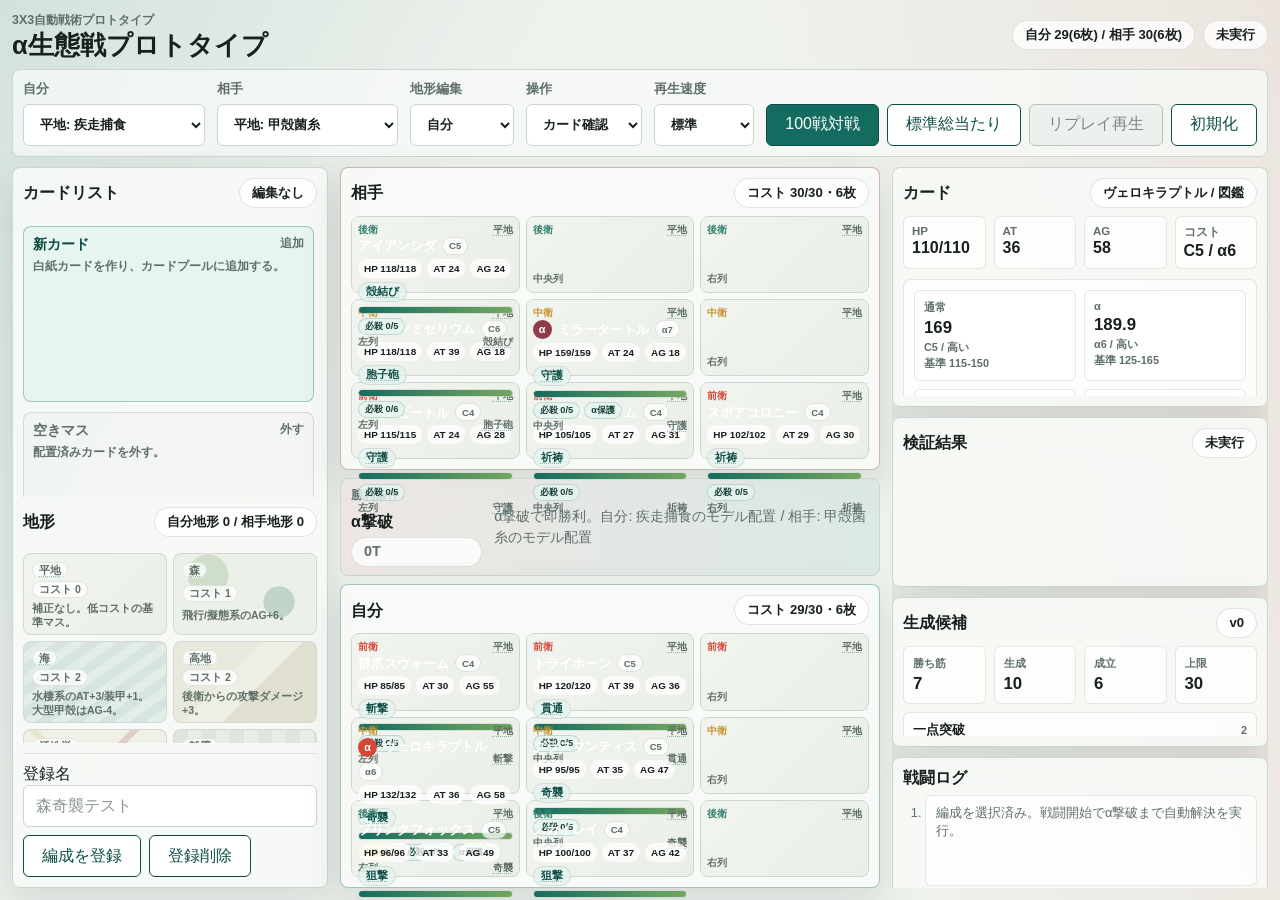
==== commit 0b4ff476: "M1完了版のプロトタイプと検証・仕様を公開" ====
--- a/prototype/index.html
+++ b/prototype/index.html
@@ -14,29 +14,29 @@
     <main class="app-shell">
       <header class="topbar">
         <div>
-          <p class="eyebrow">3x3 auto tactics prototype</p>
+          <p class="eyebrow">3x3自動戦術プロトタイプ</p>
           <h1>α生態戦プロトタイプ</h1>
         </div>
         <div class="summary-strip" aria-live="polite">
-          <span id="costSummary">Cost -</span>
+          <span id="costSummary">コスト -</span>
           <span id="winnerSummary">未実行</span>
         </div>
       </header>
 
       <section class="control-band" aria-label="編成">
         <label>
-          自軍
+          自分
           <select id="playerPreset"></select>
         </label>
         <label>
-          敵軍
+          相手
           <select id="enemyPreset"></select>
         </label>
         <label>
           地形編集
           <select id="editSide">
-            <option value="player">自軍</option>
-            <option value="enemy">敵軍</option>
+            <option value="player">自分</option>
+            <option value="enemy">相手</option>
           </select>
         </label>
         <label>
@@ -57,7 +57,7 @@
         </label>
         <div class="button-row">
           <button id="runBattle" type="button">100戦対戦</button>
-          <button id="runRoundRobin" type="button" class="secondary">モデル総当たり</button>
+          <button id="runRoundRobin" type="button" class="secondary">標準総当たり</button>
           <button id="playReplay" type="button" class="secondary" disabled>リプレイ再生</button>
           <button id="resetBattle" type="button" class="secondary">初期化</button>
         </div>
@@ -93,15 +93,15 @@
         <section class="battle-layout">
           <section class="army-panel enemy-side" aria-labelledby="enemyTitle">
             <div class="panel-heading">
-              <h2 id="enemyTitle">敵軍</h2>
+              <h2 id="enemyTitle">相手</h2>
               <span id="enemyCost" class="cost-pill">-</span>
             </div>
-            <div id="enemyBoard" class="board enemy-board" aria-label="敵軍盤面"></div>
+            <div id="enemyBoard" class="board enemy-board" aria-label="相手盤面"></div>
           </section>
 
           <section class="center-panel" aria-label="戦況">
             <div class="status-box">
-              <p class="eyebrow">Victory</p>
+              <p class="eyebrow">勝利条件</p>
               <strong>α撃破</strong>
               <span id="turnCount" class="cost-pill">0T</span>
             </div>
@@ -110,10 +110,10 @@
 
           <section class="army-panel player-side" aria-labelledby="playerTitle">
             <div class="panel-heading">
-              <h2 id="playerTitle">自軍</h2>
+              <h2 id="playerTitle">自分</h2>
               <span id="playerCost" class="cost-pill">-</span>
             </div>
-            <div id="playerBoard" class="board player-board" aria-label="自軍盤面"></div>
+            <div id="playerBoard" class="board player-board" aria-label="自分盤面"></div>
           </section>
         </section>
 
@@ -133,6 +133,14 @@
             </div>
             <div id="matchupSummary" class="matchup-summary"></div>
             <div id="roundRobinTable" class="round-robin"></div>
+          </section>
+
+          <section class="data-panel generation-panel" aria-labelledby="generationTitle">
+            <div class="panel-heading">
+              <h2 id="generationTitle">生成候補</h2>
+              <span class="cost-pill">v0</span>
+            </div>
+            <div id="generationSummary" class="generation-summary"></div>
           </section>
 
           <section class="data-panel log-panel" aria-labelledby="logTitle">
--- a/prototype/styles.css
+++ b/prototype/styles.css
@@ -36,7 +36,8 @@
 
 button,
 select,
-input {
+input,
+textarea {
   font: inherit;
   touch-action: manipulation;
 }
@@ -60,6 +61,12 @@
   background: #fff;
 }
 
+button.danger-button {
+  border-color: rgba(142, 61, 72, 0.56);
+  color: #7c2f3d;
+  background: #fff;
+}
+
 button:disabled {
   border-color: #b8c3bd;
   color: #7a8881;
@@ -68,7 +75,8 @@
 }
 
 select,
-input {
+input,
+textarea {
   width: 100%;
   min-height: 42px;
   border: 1px solid var(--line);
@@ -76,6 +84,19 @@
   padding: 0 12px;
   color: var(--ink);
   background: #fff;
+}
+
+textarea {
+  min-height: 68px;
+  padding: 8px 10px;
+  line-height: 1.38;
+  resize: vertical;
+}
+
+input[type="checkbox"] {
+  width: auto;
+  min-height: auto;
+  accent-color: var(--accent);
 }
 
 input::placeholder {
@@ -668,6 +689,110 @@
   min-height: 180px;
 }
 
+.card-score-card,
+.card-editor {
+  border: 1px solid rgba(23, 32, 29, 0.1);
+  border-radius: 8px;
+  padding: 10px;
+  background: rgba(255, 255, 255, 0.64);
+}
+
+.score-grid {
+  display: grid;
+  grid-template-columns: repeat(2, minmax(0, 1fr));
+  gap: 8px;
+}
+
+.score-cell small {
+  display: block;
+  margin-top: 3px;
+  color: var(--muted);
+  font-size: 0.68rem;
+  font-weight: 800;
+  line-height: 1.25;
+}
+
+.card-editor {
+  display: grid;
+  gap: 10px;
+}
+
+.card-editor-head {
+  display: flex;
+  align-items: center;
+  justify-content: space-between;
+  gap: 8px;
+}
+
+.card-editor-head strong {
+  font-size: 0.9rem;
+}
+
+.card-editor-grid {
+  display: grid;
+  grid-template-columns: repeat(4, minmax(0, 1fr));
+  gap: 8px;
+}
+
+.action-editor-grid,
+.text-editor-grid {
+  grid-template-columns: repeat(2, minmax(0, 1fr));
+}
+
+.card-editor label,
+.card-checks legend {
+  display: grid;
+  gap: 4px;
+  color: var(--muted);
+  font-size: 0.72rem;
+  font-weight: 800;
+}
+
+.card-checks {
+  min-width: 0;
+  border: 1px solid rgba(23, 32, 29, 0.1);
+  border-radius: 6px;
+  margin: 0;
+  padding: 8px;
+}
+
+.card-checks legend {
+  padding: 0 4px;
+}
+
+.card-check-grid {
+  display: grid;
+  grid-template-columns: repeat(auto-fill, minmax(86px, 1fr));
+  gap: 5px;
+}
+
+.card-check-grid label {
+  display: flex;
+  align-items: center;
+  gap: 5px;
+  min-height: 28px;
+  border: 1px solid rgba(23, 32, 29, 0.08);
+  border-radius: 999px;
+  padding: 3px 7px;
+  color: var(--ink);
+  background: rgba(255, 255, 255, 0.7);
+  font-size: 0.66rem;
+}
+
+.card-check-grid span {
+  min-width: 0;
+  overflow: hidden;
+  text-overflow: ellipsis;
+  white-space: nowrap;
+}
+
+.card-editor-actions button {
+  min-height: 34px;
+  padding-inline: 12px;
+  font-size: 0.78rem;
+  font-weight: 800;
+}
+
 .detail-grid {
   display: grid;
   grid-template-columns: repeat(4, minmax(0, 1fr));
@@ -874,6 +999,10 @@
   min-height: 390px;
 }
 
+.generation-panel {
+  min-height: 220px;
+}
+
 .matchup-summary {
   display: grid;
   gap: 10px;
@@ -883,6 +1012,12 @@
 .result-grid {
   display: grid;
   grid-template-columns: repeat(4, minmax(0, 1fr));
+  gap: 8px;
+}
+
+.metric-grid {
+  display: grid;
+  grid-template-columns: repeat(2, minmax(0, 1fr));
   gap: 8px;
 }
 
@@ -906,9 +1041,63 @@
   font-size: 1.05rem;
 }
 
+.metric-cell small,
+.match-cell em {
+  display: block;
+  margin-top: 3px;
+  color: var(--muted);
+  font-size: 0.68rem;
+  font-style: normal;
+  font-weight: 800;
+  line-height: 1.32;
+}
+
 .round-robin {
   max-height: 318px;
   overflow: auto;
+}
+
+.generation-summary,
+.generation-list {
+  display: grid;
+  gap: 8px;
+}
+
+.generation-stat-grid {
+  grid-template-columns: repeat(4, minmax(0, 1fr));
+}
+
+.generation-item {
+  display: grid;
+  gap: 4px;
+  border: 1px solid rgba(23, 32, 29, 0.1);
+  border-radius: 6px;
+  padding: 8px 9px;
+  background: rgba(255, 255, 255, 0.66);
+}
+
+.generation-item strong {
+  display: flex;
+  align-items: baseline;
+  justify-content: space-between;
+  gap: 8px;
+  font-size: 0.82rem;
+}
+
+.generation-item small {
+  color: var(--muted);
+  font-size: 0.68rem;
+}
+
+.generation-item span {
+  color: var(--muted);
+  font-size: 0.72rem;
+  font-weight: 800;
+  line-height: 1.35;
+}
+
+.generation-item.is-empty {
+  opacity: 0.76;
 }
 
 .round-robin table {
@@ -1114,7 +1303,7 @@
 
 .library-card {
   display: grid;
-  grid-template-rows: auto auto auto minmax(20px, auto);
+  grid-template-rows: auto auto auto auto minmax(20px, auto);
   align-content: start;
   gap: 7px;
   width: 100%;
@@ -1147,6 +1336,12 @@
   background: rgba(241, 244, 241, 0.82);
 }
 
+.library-create {
+  border-color: rgba(20, 108, 96, 0.34);
+  color: var(--accent-strong);
+  background: rgba(230, 243, 239, 0.9);
+}
+
 .library-card-head,
 .library-stats,
 .library-actions,
@@ -1175,6 +1370,10 @@
   color: var(--muted);
   font-size: 0.72rem;
   font-weight: 800;
+}
+
+.library-score {
+  color: var(--accent-strong) !important;
 }
 
 .library-cost {
@@ -1382,7 +1581,7 @@
 
 .side-stack {
   display: grid;
-  grid-template-rows: minmax(260px, 1.15fr) minmax(180px, 0.85fr) minmax(150px, 0.6fr);
+  grid-template-rows: minmax(240px, 1fr) minmax(170px, 0.72fr) minmax(150px, 0.52fr) minmax(140px, 0.48fr);
   gap: 10px;
   min-height: 0;
   overflow: hidden;
@@ -1398,6 +1597,7 @@
 .card-detail,
 .matchup-summary,
 .round-robin,
+.generation-summary,
 .battle-log,
 .terrain-palette {
   min-height: 0;
@@ -1770,10 +1970,15 @@
 
   select,
   input,
+  textarea,
   button {
     min-height: 32px;
     padding: 0 8px;
     font-size: 0.72rem;
+  }
+
+  textarea {
+    padding-block: 6px;
   }
 
   .control-band .button-row {
@@ -1972,6 +2177,13 @@
 
   .detail-grid {
     grid-template-columns: repeat(2, minmax(0, 1fr));
+  }
+
+  .score-grid,
+  .card-editor-grid,
+  .action-editor-grid,
+  .text-editor-grid {
+    grid-template-columns: 1fr;
   }
 
   .result-grid {
